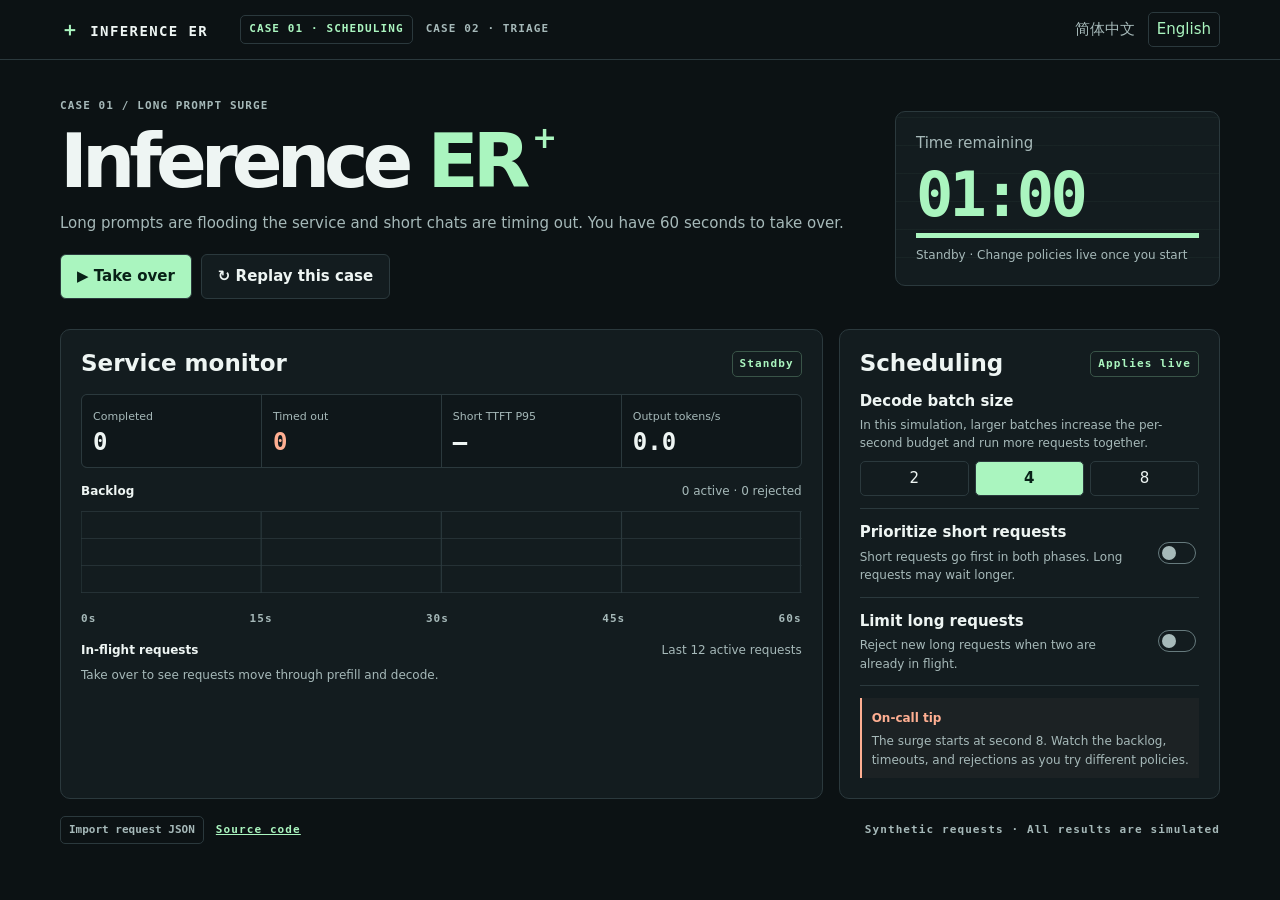
==== index.html @ 4344092d "Render the Inference ER entry in English before scripts load" ====
<!doctype html>
<html lang="en">
<head>
  <meta charset="utf-8">
  <meta name="viewport" content="width=device-width, initial-scale=1">
  <meta name="description" content="Long prompts are flooding the service and short chats are timing out. You have 60 seconds to take over.">
  <title>Inference ER | LLM Scheduling Game</title>
  <link rel="stylesheet" href="style.css">
  <script src="case.js" defer></script>
  <script src="sim.js" defer></script>
  <script src="strings.js" defer></script>
  <script src="game.js" defer></script>
</head>
<body>
<header class="top">
  <div class="shell top-inner">
    <span class="brand"><b>＋</b> INFERENCE ER</span>
    <nav class="cases" aria-label="Cases">
      <a href="index.html" aria-current="page" data-text="nav01">CASE 01 · SCHEDULING</a>
      <a href="triage/index.html" data-text="nav02">CASE 02 · TRIAGE</a>
    </nav>
    <div class="languages" role="group" aria-label="Language">
      <button type="button" lang="zh-CN" data-language="zh" aria-pressed="false">简体中文</button>
      <button type="button" lang="en" data-language="en" aria-pressed="true">English</button>
    </div>
  </div>
</header>
<main class="shell">
  <section class="hero">
    <div class="hero-copy">
      <p class="eyebrow" id="case-label">CASE 01 / LONG PROMPT SURGE</p>
      <h1><span class="title-lead" data-text="titleLead">Inference </span><span data-text="titleAccent">ER</span><b aria-hidden="true">+</b></h1>
      <p id="case-intro">Long prompts are flooding the service and short chats are timing out. You have 60 seconds to take over.</p>
      <div class="actions"><button id="start" class="primary">▶ Take over</button><button id="reset" class="secondary" data-text="reset">↻ Replay this case</button></div>
    </div>
    <div class="clock"><div class="clock-label" data-text="remaining">Time remaining</div><strong id="clock">01:00</strong><div class="progress"><div id="progress"></div></div><p id="phase">Standby · Change policies live once you start</p></div>
  </section>
  <div class="layout">
    <section class="panel monitor" aria-labelledby="monitor-title">
      <div class="section-head"><h2 id="monitor-title" data-text="monitor">Service monitor</h2><span class="chip" id="state">Standby</span></div>
      <div class="metrics">
        <div><span data-text="done">Completed</span><strong id="done">0</strong></div>
        <div><span data-text="timeout">Timed out</span><strong id="timeout" class="danger">0</strong></div>
        <div><span data-text="shortP95">Short TTFT P95</span><strong id="p95">—</strong></div>
        <div><span data-text="rate">Output tokens/s</span><strong id="rate">0.0</strong></div>
      </div>
      <div class="chart-head"><span data-text="backlog">Backlog</span><span id="pending">0 active · 0 rejected</span></div>
      <svg id="chart" viewBox="0 0 600 155" preserveAspectRatio="none" role="img" aria-label="Active requests per second in this run">
        <path class="grid" d="M0 15H600 M0 53H600 M0 91H600 M0 129H600 M0 15V129 M150 15V129 M300 15V129 M450 15V129 M599 15V129"/>
        <path id="area"/><polyline id="line"/>
      </svg>
      <div class="axis"><span>0s</span><span>15s</span><span>30s</span><span>45s</span><span>60s</span></div>
      <div class="chart-head flow-title"><span data-text="active">In-flight requests</span><span data-text="recent">Last 12 active requests</span></div>
      <div id="queue" class="queue">Take over to see requests move through prefill and decode.</div>
    </section>
    <aside class="panel controls" aria-labelledby="controls-title">
      <div class="section-head"><h2 id="controls-title" data-text="controls">Scheduling</h2><span class="chip" data-text="live">Applies live</span></div>
      <div class="control"><div class="control-title" data-text="batch">Decode batch size</div><p data-text="batchHelp">In this simulation, larger batches increase the per-second budget and run more requests together.</p>
        <fieldset><legend class="sr" data-text="batch">Decode batch size</legend><label><input type="radio" name="batch" value="2"><span>2</span></label><label><input type="radio" name="batch" value="4" checked><span>4</span></label><label><input type="radio" name="batch" value="8"><span>8</span></label></fieldset>
      </div>
      <label class="control switch"><div><div class="control-title" data-text="reserve">Prioritize short requests</div><p data-text="reserveHelp">Short requests go first in both phases. Long requests may wait longer.</p></div><input id="reserve" type="checkbox"></label>
      <label class="control switch"><div><div class="control-title" data-text="limit">Limit long requests</div><p data-text="limitHelp">Reject new long requests when two are already in flight.</p></div><input id="limit" type="checkbox"></label>
      <div class="hint"><b data-text="hintTitle">On-call tip</b><p id="hint">The surge starts at second 8. Watch the backlog, timeouts, and rejections as you try different policies.</p></div>
    </aside>
  </div>
  <section id="report" class="panel report" hidden aria-labelledby="report-title">
    <h2 id="report-title" data-text="report" tabindex="-1">Debrief</h2>
    <p id="report-summary"></p>
    <table><thead><tr><th scope="col" data-text="metric">Metric</th><th scope="col" data-text="thisRun">This run</th><th scope="col" data-text="baseline">Default</th><th scope="col" data-text="change">Change</th></tr></thead><tbody id="results"></tbody></table>
    <p class="fine" data-text="reportNote">The default uses batch size 4 with prioritization and admission limits off. TTFT P95 includes requests that reached their first token.</p>
  </section>
  <footer>
    <div class="case-tools">
      <button id="import-case" class="secondary" type="button" data-text="importCase">Import request JSON</button>
      <button id="restore-case" class="secondary" type="button" data-text="restoreCase" hidden>Restore example</button>
      <input id="case-file" type="file" accept=".json,application/json" hidden>
      <a href="https://github.com/ShaqG/inference-er" data-text="sourceLink">Source code</a>
      <span id="case-status" role="status"></span>
    </div>
    <span id="source-note">Synthetic requests · All results are simulated</span>
  </footer>
</main>
</body>
</html>
---- style.css ----
:root {
  color-scheme: dark;
  --bg: #0c1214;
  --card: #131c1f;
  --line: #2b393d;
  --ink: #eef5f3;
  --muted: #a6b9b9;
  --green: #aaf5bf;
  --orange: #ffaf92;
  font: 15px/1.55 system-ui, "Microsoft YaHei", sans-serif;
  background: var(--bg);
  color: var(--ink);
}
* { box-sizing: border-box; }
body { margin: 0; }
button, input { font: inherit; }
button { cursor: pointer; }
button:disabled { cursor: default; opacity: .6; }
:focus-visible { outline: 2px solid var(--green); outline-offset: 4px; }
[hidden] { display: none !important; }
.shell { width: min(1160px, calc(100% - 48px)); margin-inline: auto; }
.top { border-bottom: 1px solid var(--line); }
.top-inner { min-height: 59px; display: flex; flex-wrap: wrap; justify-content: space-between; align-items: center; gap: 6px 12px; padding-block: 6px; }
.brand, .eyebrow, .axis, .chip, footer {
  font: 700 11px/1.5 ui-monospace, Consolas, monospace;
  letter-spacing: .10em;
}
.brand { font-size: 14px; }
.brand b { color: var(--green); font-size: 19px; }
.eyebrow, .axis, footer { color: var(--muted); }
.languages { display: flex; gap: 4px; }
.cases { display: flex; gap: 4px; margin-right: auto; margin-left: 20px; }
.cases a { padding: 5px 8px; border: 1px solid transparent; border-radius: 5px; color: var(--muted); font: 700 11px/1.5 ui-monospace, Consolas, monospace; letter-spacing: .10em; text-decoration: none; }
.cases a[aria-current="page"], .cases a:hover { color: var(--green); border-color: var(--line); }
.languages button, .case-tools button { color: var(--muted); background: transparent; border: 1px solid transparent; border-radius: 5px; padding: 5px 8px; }
.languages [aria-pressed="true"], .languages button:hover, .case-tools button:hover { color: var(--green); border-color: var(--line); }
.hero { display: grid; grid-template-columns: 1fr minmax(230px, 325px); align-items: center; gap: 30px; padding: 38px 0 30px; }
.eyebrow { margin: 0 0 7px; }
h1, h2, p { margin-top: 0; }
h1 { margin-bottom: 12px; font-size: clamp(40px, 7vw, 75px); line-height: 1.04; letter-spacing: -.08em; }
h1 span, h1 b { color: var(--green); }
h1 .title-lead { color: var(--ink); }
h1 b { font-size: .40em; vertical-align: top; margin-left: .25em; }
.hero-copy > p:not(.eyebrow) { color: var(--muted); margin-bottom: 19px; }
.actions { display: flex; flex-wrap: wrap; gap: 9px; }
.actions button { padding: 10px 16px; border: 1px solid var(--line); border-radius: 6px; font-weight: 750; }
.primary { color: #082117; background: var(--green); }
.secondary { color: var(--ink); background: var(--card); }
.secondary:hover { border-color: var(--green); }
.clock, .panel { border: 1px solid var(--line); border-radius: 10px; background: var(--card); }
.clock { padding: 20px; background-image: repeating-linear-gradient(0deg, transparent 0 27px, #aaf5bf09 27px 28px); }
.clock-label { display: flex; justify-content: space-between; color: var(--muted); }
.clock strong { display: block; color: var(--green); font: 750 clamp(42px, 6vw, 62px)/1.25 ui-monospace, Consolas, monospace; letter-spacing: -.06em; }
.clock p { margin: 8px 0 0; font-size: 12px; color: var(--muted); }
.progress { height: 5px; background: var(--line); }
.progress > div { height: 100%; background: var(--green); width: 100%; transition: width .25s linear; }
.layout { display: grid; grid-template-columns: minmax(0, 2fr) minmax(280px, 1fr); gap: 16px; }
.panel { padding: 20px; }
.section-head, .chart-head, .axis, footer { display: flex; justify-content: space-between; align-items: center; gap: 8px; }
h2 { font-size: 23px; line-height: 1.2; margin-bottom: 0; }
.chip { color: var(--green); border: 1px solid #395448; border-radius: 5px; padding: 4px 7px; white-space: nowrap; }
.metrics { display: grid; grid-template-columns: repeat(4, 1fr); gap: 1px; background: var(--line); border: 1px solid var(--line); border-radius: 6px; overflow: hidden; margin: 16px 0 14px; }
.metrics > div { padding: 9px 11px; background: #0f171a; }
.metrics span { color: var(--muted); font-size: 11px; }
.metrics strong { display: block; font: 700 24px/1.3 ui-monospace, Consolas, monospace; }
.danger { color: var(--orange); }
.chart-head { font-size: 12px; font-weight: 700; }
.chart-head span + span { color: var(--muted); font-weight: 400; }
#chart { display: block; width: 100%; height: 110px; }
.grid { stroke: var(--line); fill: none; }
#area { fill: #aaf5bf22; }
#line { fill: none; stroke: var(--green); stroke-width: 2; vector-effect: non-scaling-stroke; }
.flow-title { margin-top: 14px; }
.queue { display: flex; align-content: flex-start; flex-wrap: wrap; gap: 5px; min-height: 52px; margin-top: 6px; color: var(--muted); font-size: 12px; }
.job { color: var(--green); border: 1px solid #395448; padding: 3px 6px; border-radius: 4px; }
.job.long { color: var(--orange); border-color: #704b40; }
.control { display: block; padding: 12px 0; border-bottom: 1px solid var(--line); }
.control-title { font-weight: 750; }
.control p, .hint p, .fine { color: var(--muted); font-size: 12px; margin: 3px 0 0; }
fieldset { display: flex; gap: 6px; border: 0; margin: 8px 0 0; padding: 0; }
fieldset label { flex: 1; position: relative; cursor: pointer; }
fieldset input { position: absolute; opacity: 0; }
fieldset span { display: block; text-align: center; padding: 5px; border: 1px solid var(--line); border-radius: 5px; }
fieldset input:checked + span { background: var(--green); color: #082117; font-weight: 800; }
fieldset input:focus-visible + span { outline: 2px solid var(--green); outline-offset: 3px; }
.switch { display: flex; align-items: center; justify-content: space-between; gap: 12px; cursor: pointer; }
.switch input { appearance: none; flex: 0 0 38px; width: 38px; height: 22px; border-radius: 20px; border: 1px solid #667a7d; position: relative; cursor: pointer; }
.switch input::before { content: ""; width: 14px; height: 14px; position: absolute; top: 3px; left: 3px; border-radius: 100%; background: var(--muted); }
.switch input:checked { background: var(--green); border-color: var(--green); }
.switch input:checked::before { left: 19px; background: #132820; }
.hint { margin-top: 12px; padding: 8px 10px; border-left: 2px solid var(--orange); background: #ffaf920a; }
.hint b { color: var(--orange); font-size: 12px; }
.report { margin-top: 16px; }
.report h2 { margin-bottom: 8px; }
table { width: 100%; border-collapse: collapse; font-size: 13px; }
th, td { border-bottom: 1px solid var(--line); text-align: left; padding: 6px 4px; }
.fine { margin-top: 10px; }
footer { padding: 17px 0; flex-wrap: wrap; }
.case-tools { display: flex; align-items: center; flex-wrap: wrap; gap: 5px 12px; }
.case-tools button { border-color: var(--line); }
.case-tools a { color: var(--green); }
#case-status { flex-basis: 100%; letter-spacing: normal; }
#case-status:empty { display: none; }
.sr { position: absolute; width: 1px; height: 1px; overflow: hidden; clip-path: inset(50%); }
@media (max-width: 760px) { .layout { grid-template-columns: 1fr; } }
@media (max-width: 530px) {
  .shell { width: calc(100% - 28px); }
  .hero { grid-template-columns: 1fr; gap: 14px; padding: 24px 0 16px; }
  .panel, .clock { padding: 14px; }
  .metrics { grid-template-columns: repeat(2, 1fr); }
}
@media (prefers-reduced-motion: reduce) { .progress > div { transition: none; } }
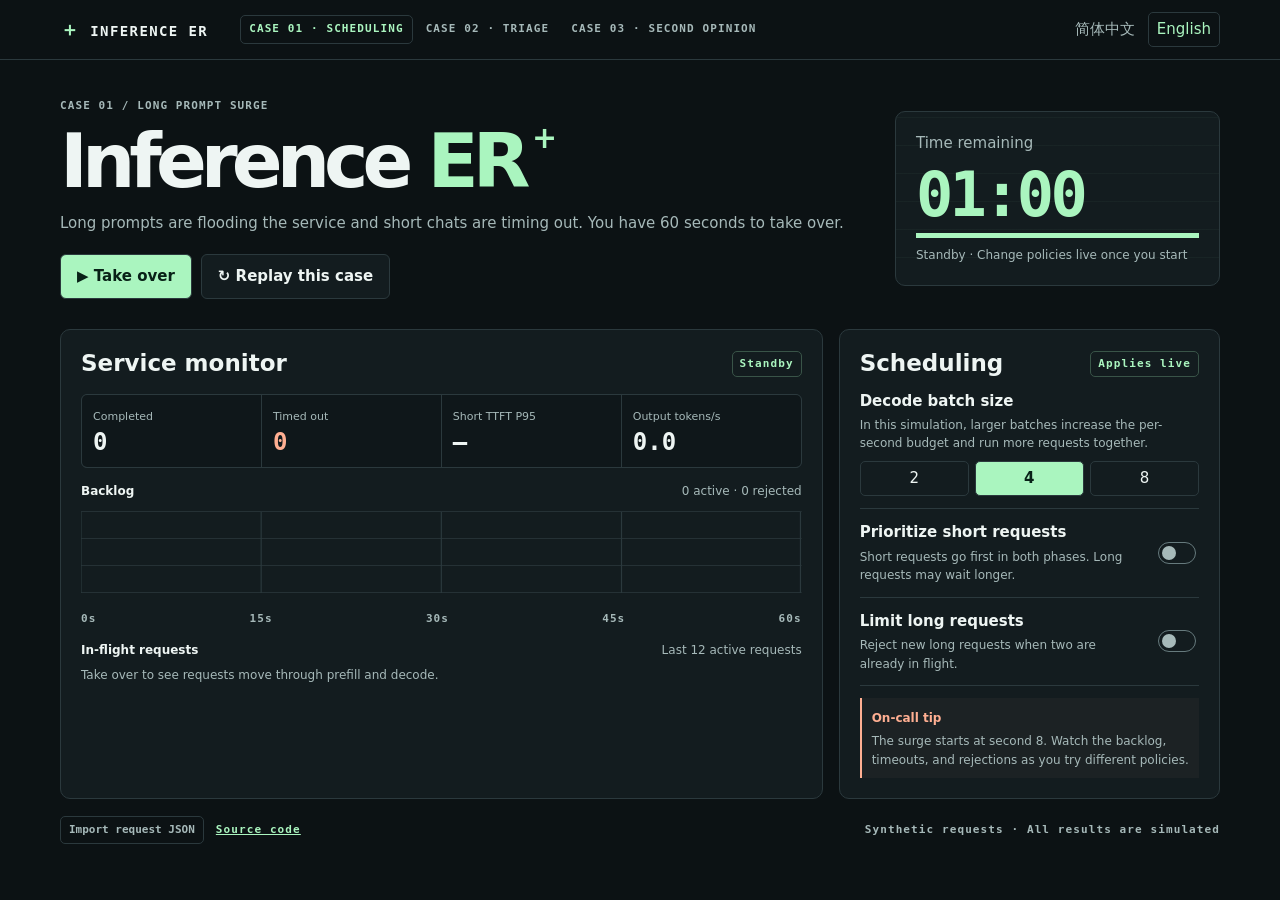
==== commit 83fc3553: "Add CASE 03: Second Opinion A 60-second game about speculative decoding. Set the draft length as tra" ====
--- a/index.html
+++ b/index.html
@@ -5,6 +5,7 @@
   <meta name="viewport" content="width=device-width, initial-scale=1">
   <meta name="description" content="Long prompts are flooding the service and short chats are timing out. You have 60 seconds to take over.">
   <title>Inference ER | LLM Scheduling Game</title>
+  <script src="locale.js"></script>
   <link rel="stylesheet" href="style.css">
   <script src="case.js" defer></script>
   <script src="sim.js" defer></script>
@@ -18,6 +19,7 @@
     <nav class="cases" aria-label="Cases">
       <a href="index.html" aria-current="page" data-text="nav01">CASE 01 · SCHEDULING</a>
       <a href="triage/index.html" data-text="nav02">CASE 02 · TRIAGE</a>
+      <a href="spec/index.html" data-text="nav03">CASE 03 · SECOND OPINION</a>
     </nav>
     <div class="languages" role="group" aria-label="Language">
       <button type="button" lang="zh-CN" data-language="zh" aria-pressed="false">简体中文</button>
--- a/style.css
+++ b/style.css
@@ -29,7 +29,7 @@
 .brand b { color: var(--green); font-size: 19px; }
 .eyebrow, .axis, footer { color: var(--muted); }
 .languages { display: flex; gap: 4px; }
-.cases { display: flex; gap: 4px; margin-right: auto; margin-left: 20px; }
+.cases { display: flex; flex-wrap: wrap; gap: 4px; margin-right: auto; margin-left: 20px; }
 .cases a { padding: 5px 8px; border: 1px solid transparent; border-radius: 5px; color: var(--muted); font: 700 11px/1.5 ui-monospace, Consolas, monospace; letter-spacing: .10em; text-decoration: none; }
 .cases a[aria-current="page"], .cases a:hover { color: var(--green); border-color: var(--line); }
 .languages button, .case-tools button { color: var(--muted); background: transparent; border: 1px solid transparent; border-radius: 5px; padding: 5px 8px; }
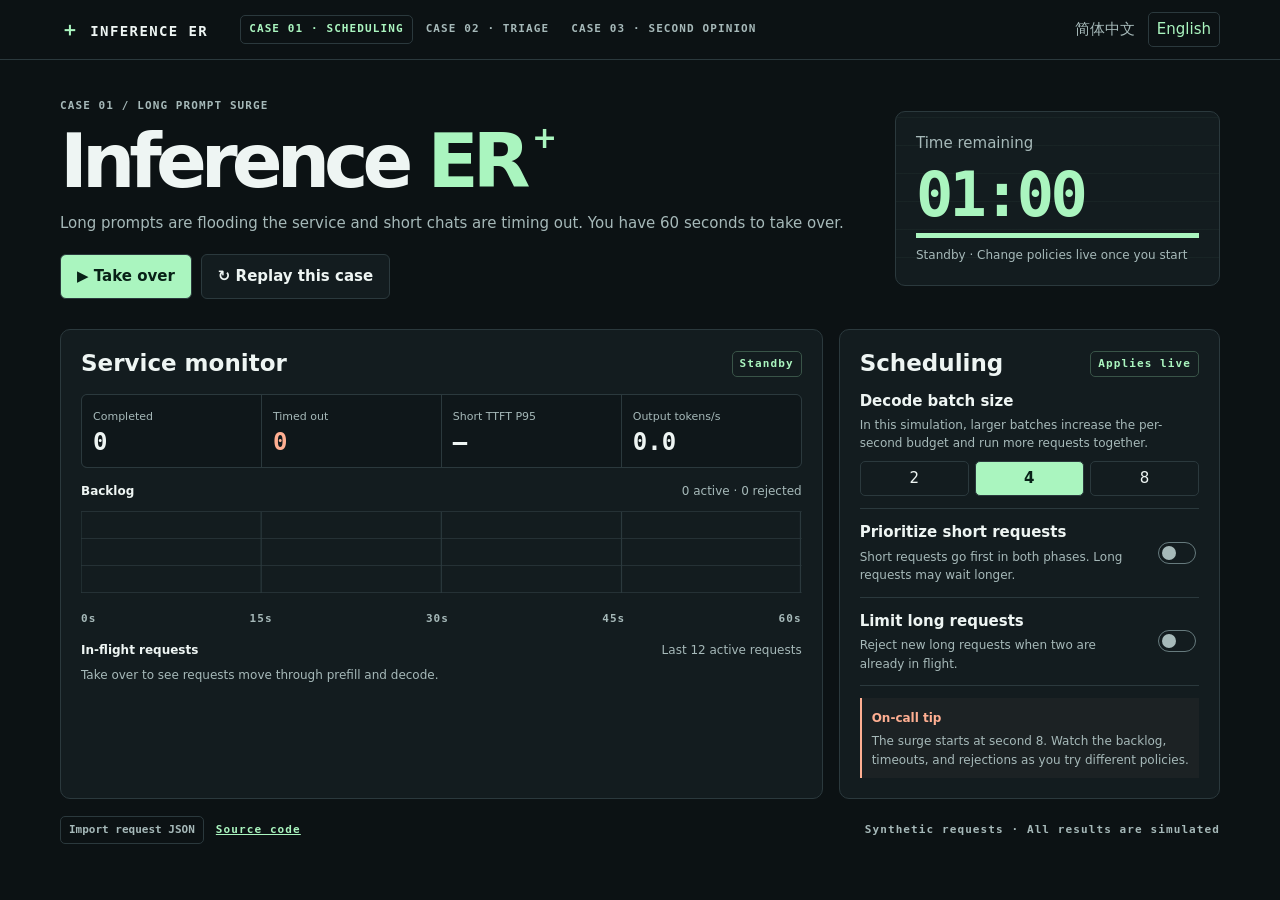
==== commit a8372b8f: "Enable language controls after translation initializes" ====
--- a/index.html
+++ b/index.html
@@ -22,8 +22,8 @@
       <a href="spec/index.html" data-text="nav03">CASE 03 · SECOND OPINION</a>
     </nav>
     <div class="languages" role="group" aria-label="Language">
-      <button type="button" lang="zh-CN" data-language="zh" aria-pressed="false">简体中文</button>
-      <button type="button" lang="en" data-language="en" aria-pressed="true">English</button>
+      <button type="button" lang="zh-CN" data-language="zh" aria-pressed="false" disabled>简体中文</button>
+      <button type="button" lang="en" data-language="en" aria-pressed="true" disabled>English</button>
     </div>
   </div>
 </header>
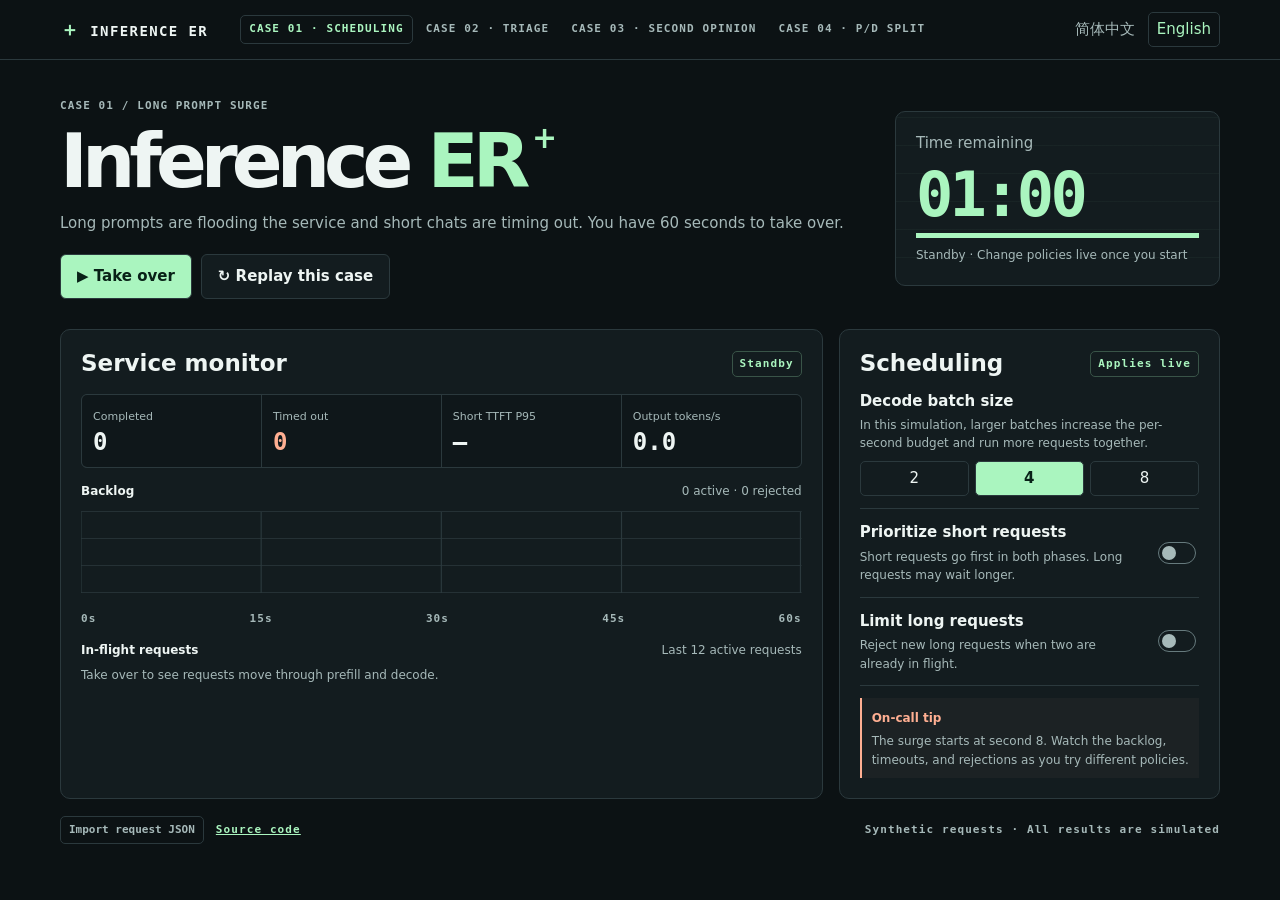
==== commit e53c3588: "Add CASE 04: P/D Split" ====
--- a/index.html
+++ b/index.html
@@ -20,6 +20,7 @@
       <a href="index.html" aria-current="page" data-text="nav01">CASE 01 · SCHEDULING</a>
       <a href="triage/index.html" data-text="nav02">CASE 02 · TRIAGE</a>
       <a href="spec/index.html" data-text="nav03">CASE 03 · SECOND OPINION</a>
+      <a href="pd/index.html" data-text="nav04">CASE 04 · P/D SPLIT</a>
     </nav>
     <div class="languages" role="group" aria-label="Language">
       <button type="button" lang="zh-CN" data-language="zh" aria-pressed="false" disabled>简体中文</button>
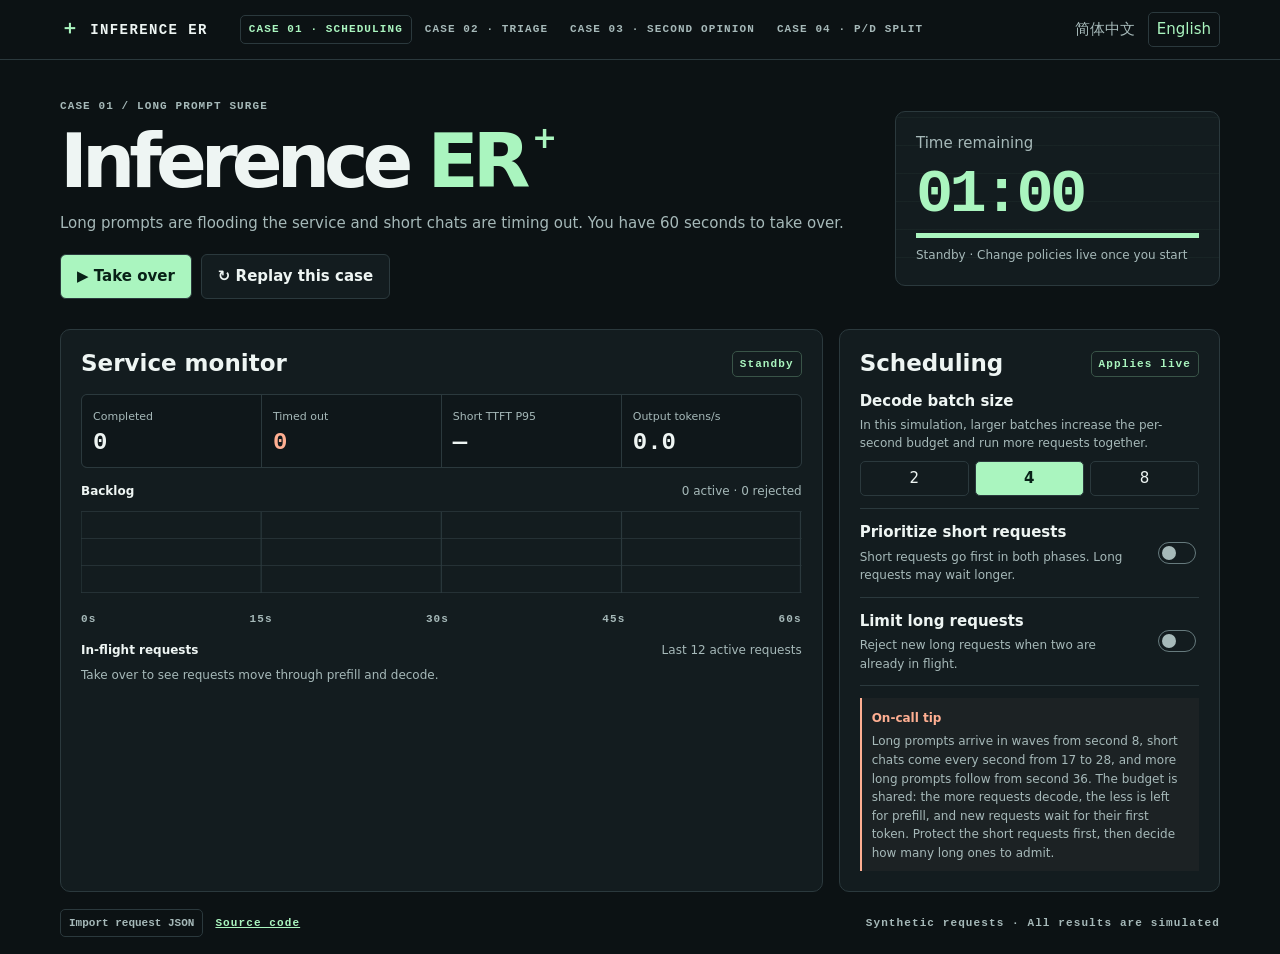
==== commit 44f4cdd5: "Fix the triage planner and polish all four cases" ====
--- a/index.html
+++ b/index.html
@@ -3,6 +3,8 @@
 <head>
   <meta charset="utf-8">
   <meta name="viewport" content="width=device-width, initial-scale=1">
+  <meta name="theme-color" content="#0c1214">
+  <link rel="icon" href="data:image/svg+xml,%3Csvg%20xmlns='http://www.w3.org/2000/svg'%20viewBox='0%200%2064%2064'%3E%3Crect%20width='64'%20height='64'%20rx='12'%20fill='%230c1214'/%3E%3Cpath%20d='M32%2014v36M14%2032h36'%20stroke='%23aaf5bf'%20stroke-width='8'%20stroke-linecap='round'/%3E%3C/svg%3E">
   <meta name="description" content="Long prompts are flooding the service and short chats are timing out. You have 60 seconds to take over.">
   <title>Inference ER | LLM Scheduling Game</title>
   <script src="locale.js"></script>
@@ -63,7 +65,7 @@
       </div>
       <label class="control switch"><div><div class="control-title" data-text="reserve">Prioritize short requests</div><p data-text="reserveHelp">Short requests go first in both phases. Long requests may wait longer.</p></div><input id="reserve" type="checkbox"></label>
       <label class="control switch"><div><div class="control-title" data-text="limit">Limit long requests</div><p data-text="limitHelp">Reject new long requests when two are already in flight.</p></div><input id="limit" type="checkbox"></label>
-      <div class="hint"><b data-text="hintTitle">On-call tip</b><p id="hint">The surge starts at second 8. Watch the backlog, timeouts, and rejections as you try different policies.</p></div>
+      <div class="hint"><b data-text="hintTitle">On-call tip</b><p id="hint">Long prompts arrive in waves from second 8, short chats come every second from 17 to 28, and more long prompts follow from second 36. The budget is shared: the more requests decode, the less is left for prefill, and new requests wait for their first token. Protect the short requests first, then decide how many long ones to admit.</p></div>
     </aside>
   </div>
   <section id="report" class="panel report" hidden aria-labelledby="report-title">
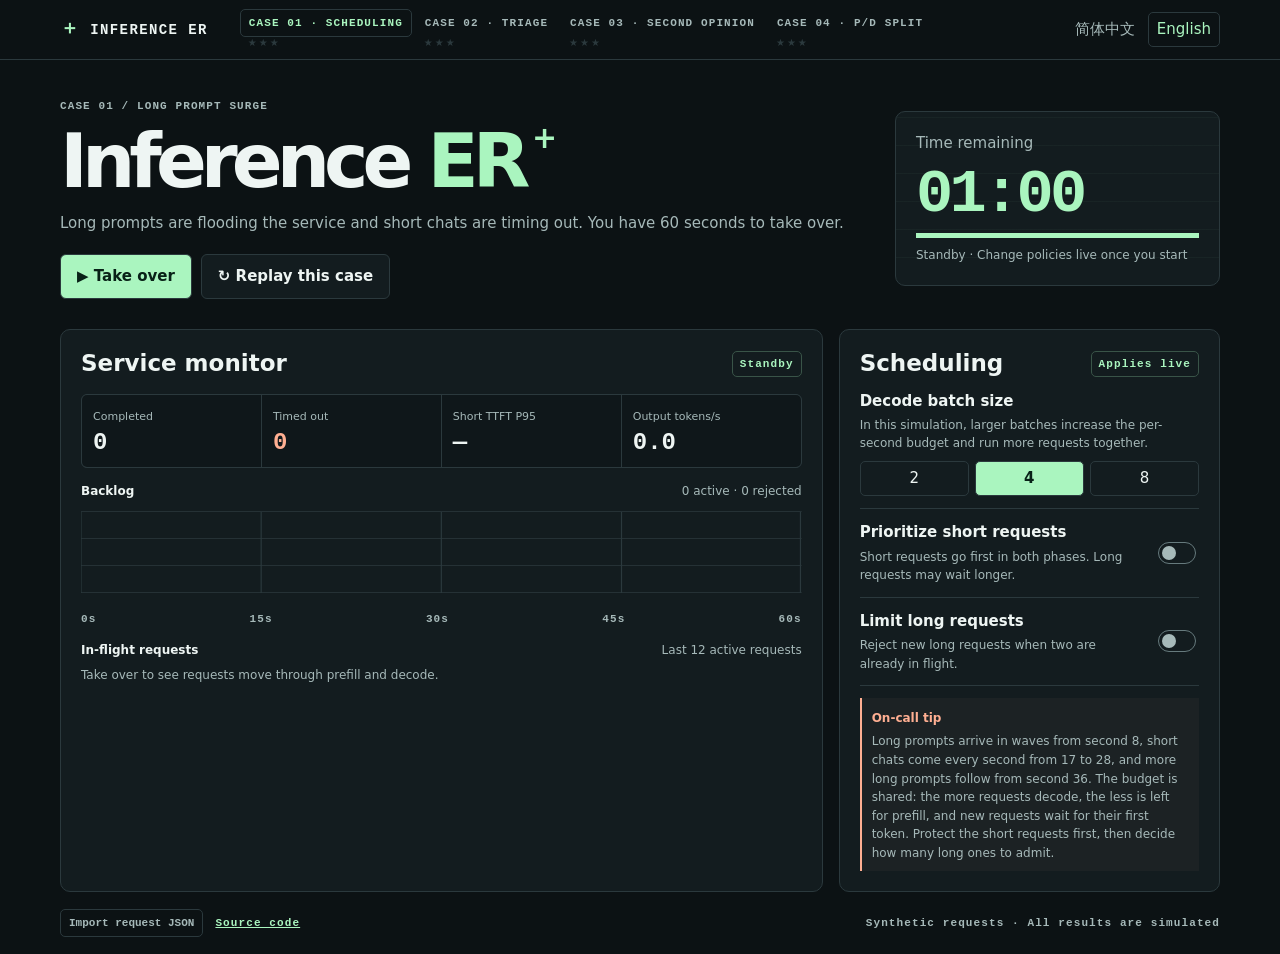
==== commit 9a62db26: "Add case ratings, a duty roster, and a debrief diagnosis" ====
--- a/index.html
+++ b/index.html
@@ -6,8 +6,19 @@
   <meta name="theme-color" content="#0c1214">
   <link rel="icon" href="data:image/svg+xml,%3Csvg%20xmlns='http://www.w3.org/2000/svg'%20viewBox='0%200%2064%2064'%3E%3Crect%20width='64'%20height='64'%20rx='12'%20fill='%230c1214'/%3E%3Cpath%20d='M32%2014v36M14%2032h36'%20stroke='%23aaf5bf'%20stroke-width='8'%20stroke-linecap='round'/%3E%3C/svg%3E">
   <meta name="description" content="Long prompts are flooding the service and short chats are timing out. You have 60 seconds to take over.">
+  <meta property="og:site_name" content="Inference ER">
+  <meta property="og:type" content="website">
+  <meta property="og:url" content="https://shaqg.github.io/inference-er/">
+  <meta property="og:title" content="Inference ER | 60-second LLM serving games">
+  <meta property="og:description" content="Four browser games on how LLM serving works: request scheduling, MoE expert triage, speculative decoding, and prefill/decode disaggregation. Play online, no install.">
+  <meta property="og:image" content="https://shaqg.github.io/inference-er/assets/og/inference-er.png">
+  <meta property="og:image:width" content="1280">
+  <meta property="og:image:height" content="640">
+  <meta property="og:image:alt" content="The four Inference ER cases side by side: Scheduling, MoE Triage, Second Opinion, and P/D Split.">
+  <meta name="twitter:card" content="summary_large_image">
   <title>Inference ER | LLM Scheduling Game</title>
   <script src="locale.js"></script>
+  <script src="progress.js"></script>
   <link rel="stylesheet" href="style.css">
   <script src="case.js" defer></script>
   <script src="sim.js" defer></script>
@@ -19,10 +30,10 @@
   <div class="shell top-inner">
     <span class="brand"><b>＋</b> INFERENCE ER</span>
     <nav class="cases" aria-label="Cases">
-      <a href="index.html" aria-current="page" data-text="nav01">CASE 01 · SCHEDULING</a>
-      <a href="triage/index.html" data-text="nav02">CASE 02 · TRIAGE</a>
-      <a href="spec/index.html" data-text="nav03">CASE 03 · SECOND OPINION</a>
-      <a href="pd/index.html" data-text="nav04">CASE 04 · P/D SPLIT</a>
+      <span class="case"><a href="index.html" aria-current="page" data-text="nav01">CASE 01 · SCHEDULING</a><span class="case-stars" data-roster="c01"></span></span>
+      <span class="case"><a href="triage/index.html" data-text="nav02">CASE 02 · TRIAGE</a><span class="case-stars" data-roster="c02"></span></span>
+      <span class="case"><a href="spec/index.html" data-text="nav03">CASE 03 · SECOND OPINION</a><span class="case-stars" data-roster="c03"></span></span>
+      <span class="case"><a href="pd/index.html" data-text="nav04">CASE 04 · P/D SPLIT</a><span class="case-stars" data-roster="c04"></span></span>
     </nav>
     <div class="languages" role="group" aria-label="Language">
       <button type="button" lang="zh-CN" data-language="zh" aria-pressed="false" disabled>简体中文</button>
@@ -71,6 +82,7 @@
   <section id="report" class="panel report" hidden aria-labelledby="report-title">
     <h2 id="report-title" data-text="report" tabindex="-1">Debrief</h2>
     <p id="report-summary"></p>
+    <div id="diagnosis" class="diagnosis" hidden></div>
     <table><thead><tr><th scope="col" data-text="metric">Metric</th><th scope="col" data-text="thisRun">This run</th><th scope="col" data-text="baseline">Default</th><th scope="col" data-text="change">Change</th></tr></thead><tbody id="results"></tbody></table>
     <p class="fine" data-text="reportNote">The default uses batch size 4 with prioritization and admission limits off. TTFT P95 includes requests that reached their first token.</p>
   </section>
--- a/style.css
+++ b/style.css
@@ -95,6 +95,23 @@
 table { width: 100%; border-collapse: collapse; font-size: 13px; }
 th, td { border-bottom: 1px solid var(--line); text-align: left; padding: 6px 4px; }
 .fine { margin-top: 10px; }
+/* Duty roster: stars under the case links, and the diagnosis block in a debrief. */
+.cases .case { display: flex; flex-direction: column; }
+.case-stars { padding: 1px 8px 2px; font-size: 10px; line-height: 1; letter-spacing: .2em; }
+.case-stars .on { color: var(--green); }
+.case-stars .off { color: var(--line); }
+.diagnosis { margin-top: 12px; border: 1px solid var(--line); border-radius: 6px; background: #0f171a; padding: 10px 12px; }
+.diag-head { display: flex; flex-wrap: wrap; align-items: baseline; gap: 4px 10px; margin: 0; }
+.diag-head b { font-size: 13px; }
+.diag-stars { color: var(--green); font-size: 15px; letter-spacing: .15em; }
+.diag-stars .off { color: var(--line); }
+.diag-note { color: var(--muted); font-size: 12px; }
+.diag-goals { display: grid; gap: 3px; margin: 7px 0 0; padding: 0; list-style: none; font-size: 13px; }
+.diag-goals li { display: flex; align-items: baseline; gap: 8px; }
+.diag-goals b { width: 1em; flex: none; }
+.diag-goals .met b { color: var(--green); }
+.diag-goals .missed b { color: var(--orange); }
+.diag-goals i { font-style: normal; font-family: ui-monospace, Consolas, monospace; font-size: 11px; color: var(--muted); margin-left: auto; }
 footer { padding: 17px 0; flex-wrap: wrap; }
 .case-tools { display: flex; align-items: center; flex-wrap: wrap; gap: 5px 12px; }
 .case-tools button { border-color: var(--line); }
